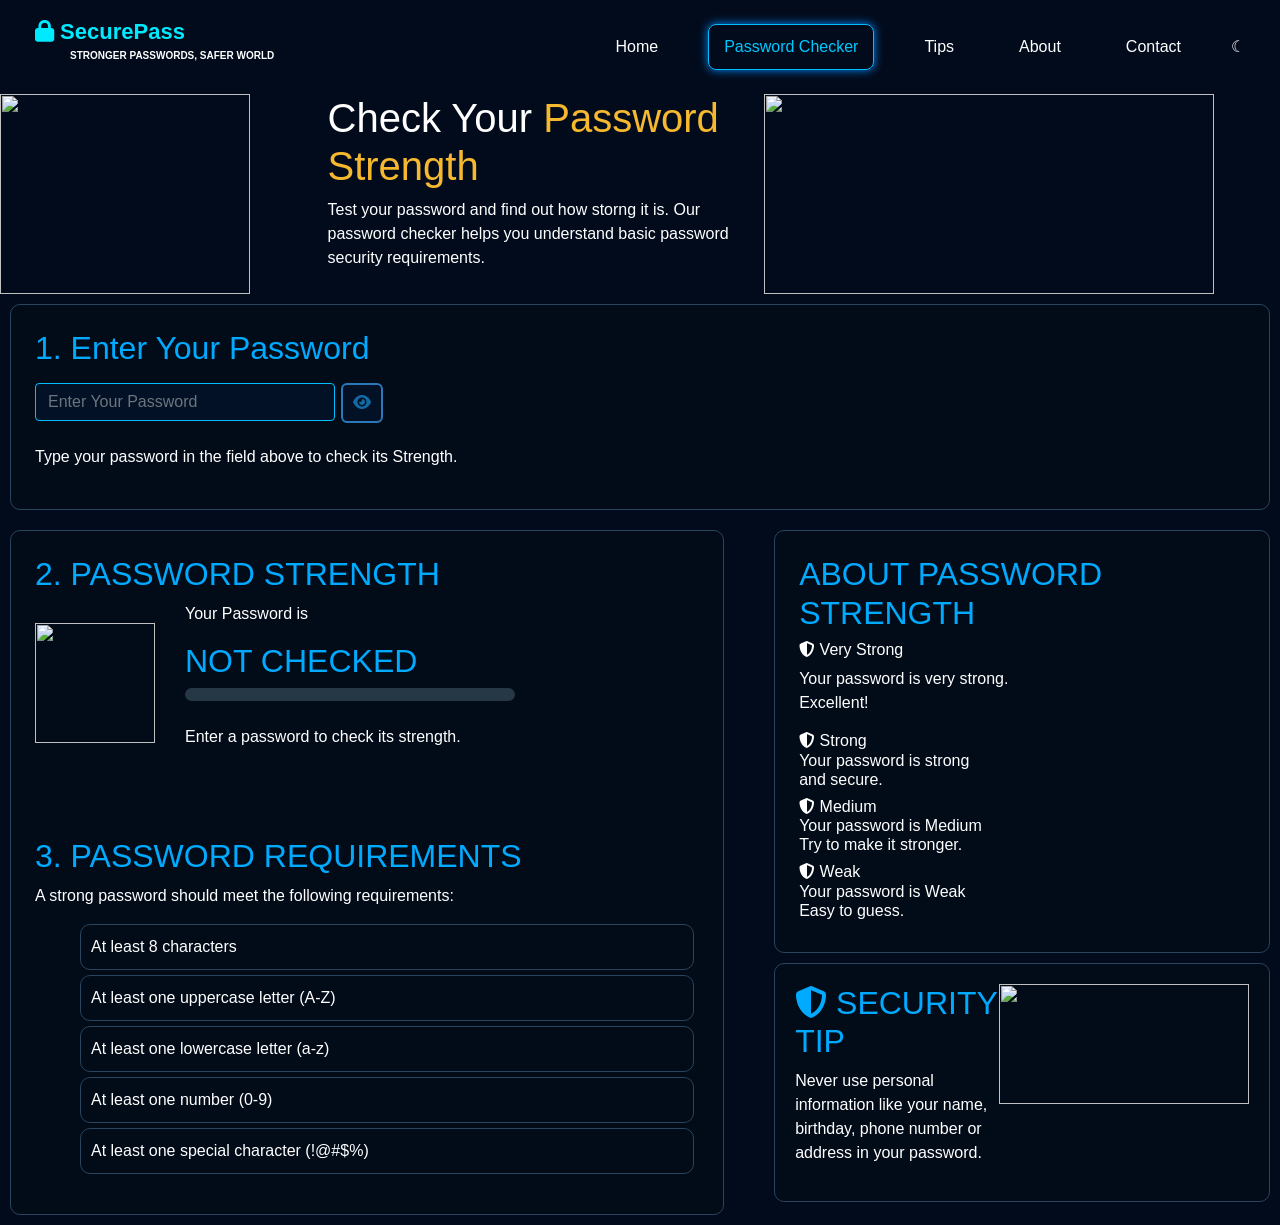
==== p2.html @ a79d03e5 "Add files via upload" ====
<!DOCTYPE html>
<html lang="en">
<head>
    <meta charset="UTF-8">
    <meta name="viewport" content="width=device-width, initial-scale=1.0">
    <meta http-equiv="X-UA-Compatible" content="ie=edge">
    <title>password checker</title>
    <link rel="stylesheet" href="https://cdn.jsdelivr.net/npm/bootstrap@4.0.0/dist/css/bootstrap.min.css" integrity="sha384-Gn5384xqQ1aoWXA+058RXPxPg6fy4IWvTNh0E263XmFcJlSAwiGgFAW/dAiS6JXm" crossorigin="anonymous">
    <script src="https://code.jquery.com/jquery-3.2.1.slim.min.js" integrity="sha384-KJ3o2DKtIkvYIK3UENzmM7KCkRr/rE9/Qpg6aAZGJwFDMVNA/GpGFF93hXpG5KkN" crossorigin="anonymous"></script>
<script src="https://cdn.jsdelivr.net/npm/popper.js@1.12.9/dist/umd/popper.min.js" integrity="sha384-ApNbgh9B+Y1QKtv3Rn7W3mgPxhU9K/ScQsAP7hUibX39j7fakFPskvXusvfa0b4Q" crossorigin="anonymous"></script>
<script src="https://cdn.jsdelivr.net/npm/bootstrap@4.0.0/dist/js/bootstrap.min.js" integrity="sha384-JZR6Spejh4U02d8jOt6vLEHfe/JQGiRRSQQxSfFWpi1MquVdAyjUar5+76PVCmYl" crossorigin="anonymous"></script>
<link rel="stylesheet"href="https://cdnjs.cloudflare.com/ajax/libs/font-awesome/6.5.2/css/all.min.css">
<script>
     function showpass(){
        let password=document.getElementById('password');
        if(password.type==="password"){
            password.type="text";
        }
         else{
        password.type="password";
        }
 }
 function checkpwstr(){
        let password=document.getElementById("password").value;
        let score=0;
        if(password.length>=8){
            score++;
         }
         if(/[A-Z]/.test(password)){
            score++;
           }
         if(/[a-z]/.test(password)){
            score++;
           }
         if(/[0-9]/.test(password)){
            score++;
           }
         if(/[^A-Za-z0-9]/.test(password)){
            score++;
           }
        let strength=document.getElementById("strengthtext");
        let progress=document.getElementById("strengthprogress");
        let massage=document.getElementById("strenghtmassage");

        if(password.length==0){
            strength.innerHTML= "NOT CHECKED";
            progress.style.width="0%";
            massage.innerHTML= "Enter a password to check its strength.";
        }
            else if(score<=2){
            strength.innerHTML="WEAK";
            progress.style.width="25%";
            massage.innerHTML="Your Password is weak.";
             }
            else if(score==3){
            strength.innerHTML="MEDIUM";
            progress.style.width="50%";
            massage.innerHTML="Your Password is medium.";
            }
             else if(score==4){
            strength.innerHTML="STRONG";
            progress.style.width="75%";
            massage.innerHTML="Great! Your Password is strong.";
            }
        else {
            strength.innerHTML=" VERY STRONG";
            progress.style.width="100%";
            massage.innerHTML=" Excellent! Your Password is very strong.";
        }

        // 3.password requriments
        let length=document.getElementById("length");
        let upp=document.getElementById("upp");
        let low=document.getElementById("low");
        let num=document.getElementById("num");
        let sep=document.getElementById("sep");

        if(password.length>=8){
            length.innerHTML=" &#10004;At least 8 characters "
        }
        else{
            length.innerHTML=" &#10008; At least 8 characters"
        }
        if(/[A-Z]/.test(password)){
            upp.innerHTML="&#10004;  At least one uppercase letter (A-Z) "
        }
        else{
            upp.innerHTML="&#10008;  At least one uppercase letter (A-Z) "
        }
         if(/[a-z]/.test(password)){
             low.innerHTML="&#10004;At least one lowercase letter (a-z) "
         }
         else{
            low.innerHTML="&#10008;At least one lowercase letter (a-z) "
         }
         if(/[0-9]/.test(password)){
             num.innerHTML="&#10004;At least one number (0-9) "
         }
         else{
            num.innerHTML="&#10008;At least one number (0-9) "
         }
         if(/[^A-Za-z0-9]/.test(password)){
             sep.innerHTML="&#10004;At least one special character (!@#$%) "
         }
         else{
             sep.innerHTML="&#10008;At least one special character (!@#$%) "
        }
// let progress = document.getElementById("strengthmassage");

// if (password.length === 0) {
//  progress.style.width = "0%";

// }
// else if (score <= 2) {
//      progress.style.width = "25%";
//      }
// else if (score === 3) {
//    progress.style.width = "50%";
// }
// else if (score === 4) {
//     progress.style.width = "75%";
// }
// else {
//     progress.style.width = "100%";
// }
}


</script>
<style>
    body{
         margin: 0;
        padding: 0; 
        background-color: #020b1c;
         color: white; 
         font-family: Arial, Helvetica, sans-serif; 
    }
    .card-body{
        padding: 4px;
    }
    .card{
        background-color: #020b18;
        color: white;
        border: 1px solid #29445c;
        border-radius: 10px;
        padding:20px ;
        box-sizing: border-box;
        margin: 10px;
    }
     .strength-result{
        display: flex;
        align-items: center;
        gap: 30px;
    }
    .shield-icon img{
        width: 120px;
        height: 120px;
        object-fit: contain;
    }
    .strength-content{
        flex: 1;
    }
    .strength-bar{
        width: 330px;
        height: 13px;
        background-color: #263746;
        border-radius: 10px;
        overflow: hidden;
    }
    #strengthprogress{
        width: 0%;
        height: 100%;
        background: #32e65a;
        border-radius: 10px;
        transition: width 0.4s ease;
    }
    .security-tip{
        display: flex;
         align-items: top; 
         justify-content: space-between; 
    }
    .heading-box{
        padding: 10px;
        border-radius: 10px;
        border:1px solid #29445c; 
        margin: 5px;
    }
    ul{
      list-style: none;        
    }
    
    .important-content{
        left: 60%;
    }
    
    .form-control{
        display: inline-block;
        width: 300px;
    }
    button{
        display: inline-block;
    }
    
    .eye-btn{
        width: 42px;
        height: 40px;
        position: absolute;
        margin-left: 6px;
        padding: 0;
        border: 2px solid #2b78b8;
        border-radius: 6px;
        background-color:#031126;
        color: #1269a3;
    }
   .eye-btn:hover{
    color: #1269a3;
    box-shadow:0 0 10px #008cff; 

   }
    
    .my-navbar {
    margin-right: auto;
    width: 100%;
    padding: 15px 35px;
    border: none;
    box-shadow: none;
    outline: none;

    /* border: 1px solid #087fc1; */
    border-radius: 15px;
     background: #020b1c;
}
  

.logo {
    font-size: 22px;
    color: #00eaff;
    font-weight: bold;
    margin-right: auto;

}

 .logo p {
    display: block;
    font-size: 10px;
    color: white;
    margin-left: 35px;
} 

.menu {
    display: flex;
    align-items: center;
    gap: 35px;
    
}

.menu a {
    color: white;
    text-decoration: none;
    padding: 10px 15px;
    
}

.menu a:hover,.menu .active  {
   
    border: 1px solid #00bfff;
    color: #00c8ff;
    box-shadow: 0 0 10px #008cff;
    border-radius: 8px;
}
input{
    background-color: #031126;
    
}
.form-control{
    background-color: #031126 !important;
    color: white !important;
    border-color: #00bfff;
}
input:hover{
  border-color: #00bfff;
  box-shadow: 0 0 10px #008cff;
}
h2{
    /* color:#20E6F3; */
     color: #00aaff;
    text-shadow: 0 0 8px rgba(32, 230 243, 0.25);
}
 h1 span{
      color: #F5B82E;
}
</style>
</head>
<body>
 <!-- navbar -->
    <nav class="my-navbar">
         <div class="menu">
             <div class="logo">
                    <div class="htop"><i class="fa-solid fa-lock"></i>
                        SecurePass</div>
                        <p id="top">STRONGER PASSWORDS, SAFER WORLD</p>
            </div>
            
                <a href="./index.html">Home</a>
                <a href="p2.html" class="active"> Password Checker</a>
                <a href="p3.html" >Tips</a>
                <a href="p4.html">About</a>
                <a href="p5.html">Contact</a>
                <span>☾</span>
            
            </div>
        </nav>
<div class="container-fuild ">
    <div class="row">
        <div class=" col-3">
                <img src="./left_img-removebg-preview.png" alt="" width="250px" height="200px">
            </div>
                <div class=" col-4">
                   <h1>Check Your 
                     <span>Password Strength</span></h1>
                        <p>Test your password and find out how storng it is.
                            Our password checker helps you understand basic password security
                            requirements.
                        </p>
                 </div>
                <div class=" col-2">
                        <img src="./right_image-removebg-preview.png" alt="" width="450px" height="200px">

                </div>
  </div>
</div>
<div class="card">
    <div class="card-body">
        
          <label for="password"><h2>1. Enter Your Password</h2> </label><br>
            <input type="password"  name="password" id="password" placeholder="Enter Your Password" oninput="checkpwstr()" class="form-control" >
        <button type="button" onclick="showpass()" class="eye-btn"><i class="fa-solid fa-eye"></i></button><br><br>
        <p>Type your password in the field above to check its Strength. </p>  
    
</div>


</div>

<div class="row">
    <div class="col-7">
        <div class="card">
            <div class="card-body">
                    <section class="strength-section">
                            <h2>2. PASSWORD STRENGTH</h2>
                            <div class="strength-result">
                                <div class="shield-icon">
                                    <!-- <!-- //ima>
                                         -->
                                         <img src="./sheild png.webp" alt="">
                                        </div>
                                       
                    
                                 <div class=" strength-content"> 
                                    <p>Your Password is</p>
                                    <h2 id="strengthtext">NOT CHECKED</h2>
                                     <!-- strength bar -->
                                    <div class="strength-bar">
                                        <div id="strengthprogress"></div>
                                     </div><br>
                                        <p id="strenghtmassage">Enter a password to check its strength.</p>
                                    </div>
                                    </div><br><br><br>

                                    <section class="requirements-section">
                                        
                                          <h2>3. PASSWORD REQUIREMENTS</h2>
                                        <p>
                                          A strong password should meet the following requirements:
                                            </p>
                                            <ul class="requirements-list">
                                                <div class="heading-box">
                                                <li id="length">   At least 8 characters</li>
                                            </div>
                                            <div class="heading-box">
                                                <li id="upp">   At least one uppercase letter (A-Z)</li>
                                            </div>
                                            <div class="heading-box">
                                                <li id="low">  At least one lowercase letter (a-z)</li>
                                            </div>
                                            <div class="heading-box">
                                               <li id="num">  At least one number (0-9)</li>
                                            </div>
                                            <div class="heading-box">
                                               <li id="sep">  At least one special character (!@#$%)</li>
                                            </div>
                                    </ul>
                                        
                                        </section>
                                    
                        </section>
                    
            </div>

        </div>

    </div>
<div class="col-5">
    <div class="card">
        <div class="card-body">
        <h2>ABOUT PASSWORD STRENGTH</h2>
        <div class="about-item">
                <h6> <i class="fa-solid fa-shield-halved"></i>  Very Strong </h6>
                 <p>  Your password is very strong.<br>Excellent! </p>
    </div>
    <div class="about-item">
            <h6> <i class="fa-solid fa-shield-halved"></i>   Strong <br>
               Your password is strong <br>
               and secure.</h6>
</div>
    
    <div class="about-item">
            <h6> <i class="fa-solid fa-shield-halved"></i>   Medium <br>
               Your password is Medium <br>
               Try to make it stronger.</h6>
</div>
<div class="about-item">
        <h6> <i class="fa-solid fa-shield-halved"></i>   Weak <br>
           Your password is Weak <br>
           Easy to guess.</h6>
</div>

</div>
</div>
<div class="card">
        <div class="security-tip">
       <div class="security-content">
            <h2><i class="fa-solid fa-shield-halved"></i> SECURITY TIP</h2>
                    <p>
                         Never use personal information like your name,
                         birthday, phone number or address in your password.
                    </p>
                </div>
            
                <div class="security-icon">
                    <img src="./se tip.jpg" alt="" width="250px" height="120px" >
                </div>
            
            </div>
          
</div>




    



    
</body>
</html>
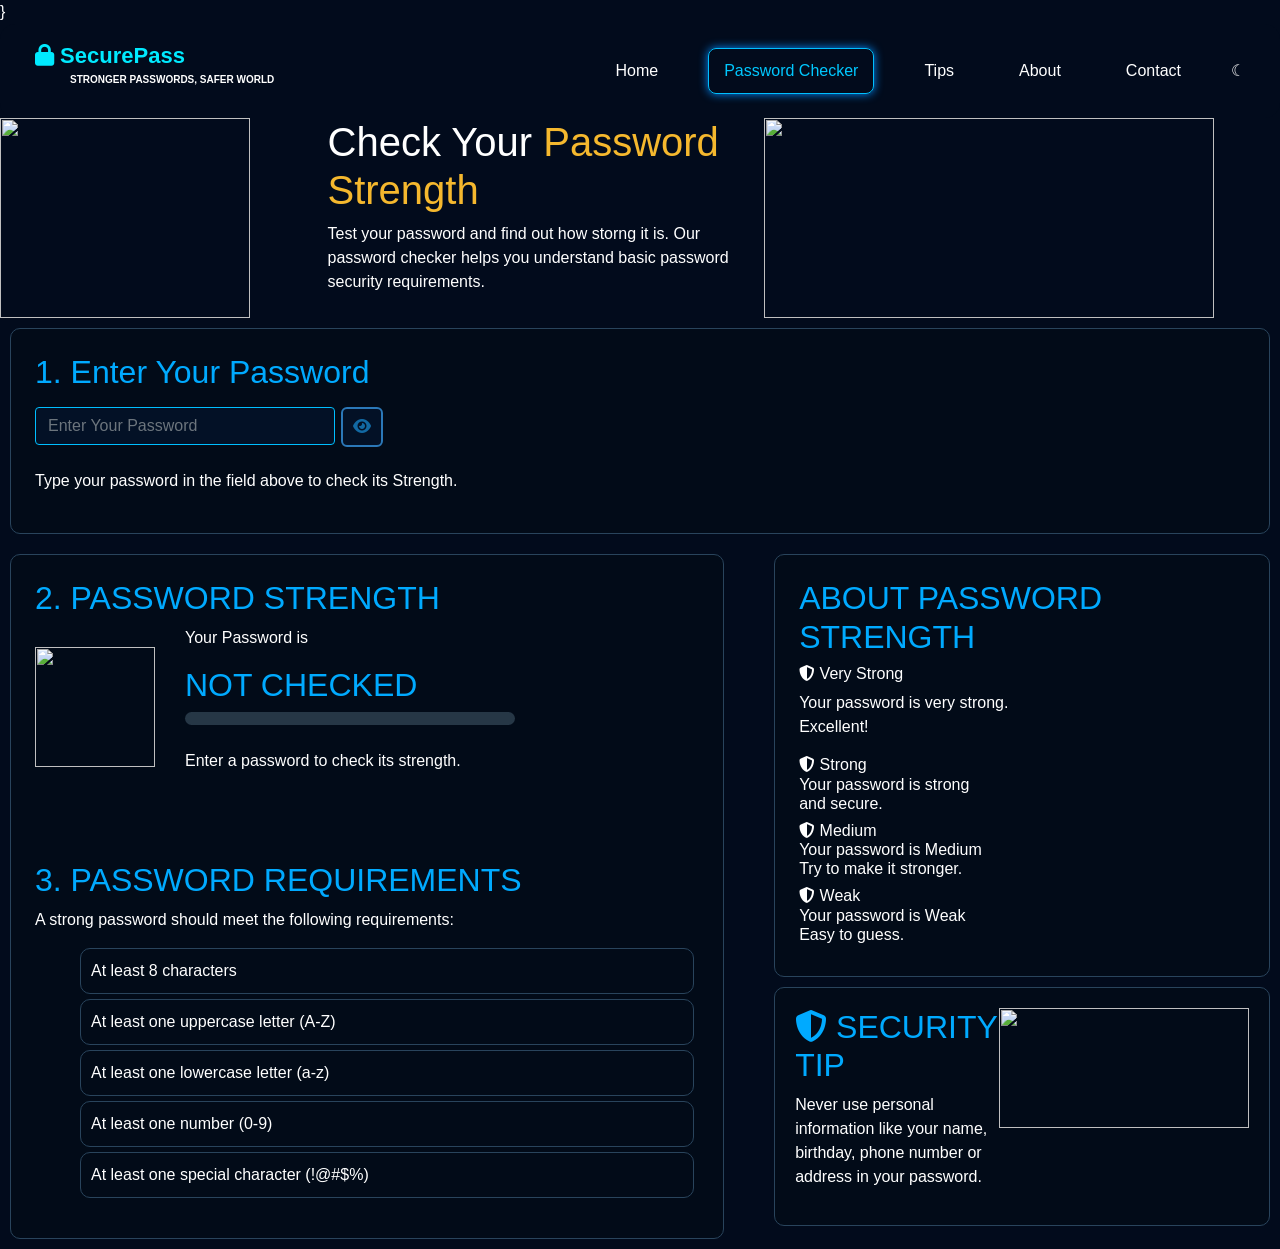
==== commit 5532b56b: "Refactor HTML structure and improve styling" ====
--- a/p2.html
+++ b/p2.html
@@ -2,7 +2,11 @@
 <html lang="en">
 <head>
     <meta charset="UTF-8">
-    <meta name="viewport" content="width=device-width, initial-scale=1.0">
+   
+<meta name="viewport" content="width=device-width, initial-scale=1.0">
+
+  
+}
     <meta http-equiv="X-UA-Compatible" content="ie=edge">
     <title>password checker</title>
     <link rel="stylesheet" href="https://cdn.jsdelivr.net/npm/bootstrap@4.0.0/dist/css/bootstrap.min.css" integrity="sha384-Gn5384xqQ1aoWXA+058RXPxPg6fy4IWvTNh0E263XmFcJlSAwiGgFAW/dAiS6JXm" crossorigin="anonymous">
@@ -137,6 +141,15 @@
     }
     .card-body{
         padding: 4px;
+    }
+    @media screen and (max-width: 576px) {
+    body {
+        font-size: 14px;
+    }
+
+    .container {
+        width: 100%;
+    }
     }
     .card{
         background-color: #020b18;
@@ -454,4 +467,4 @@
 
     
 </body>
-</html>+</html>
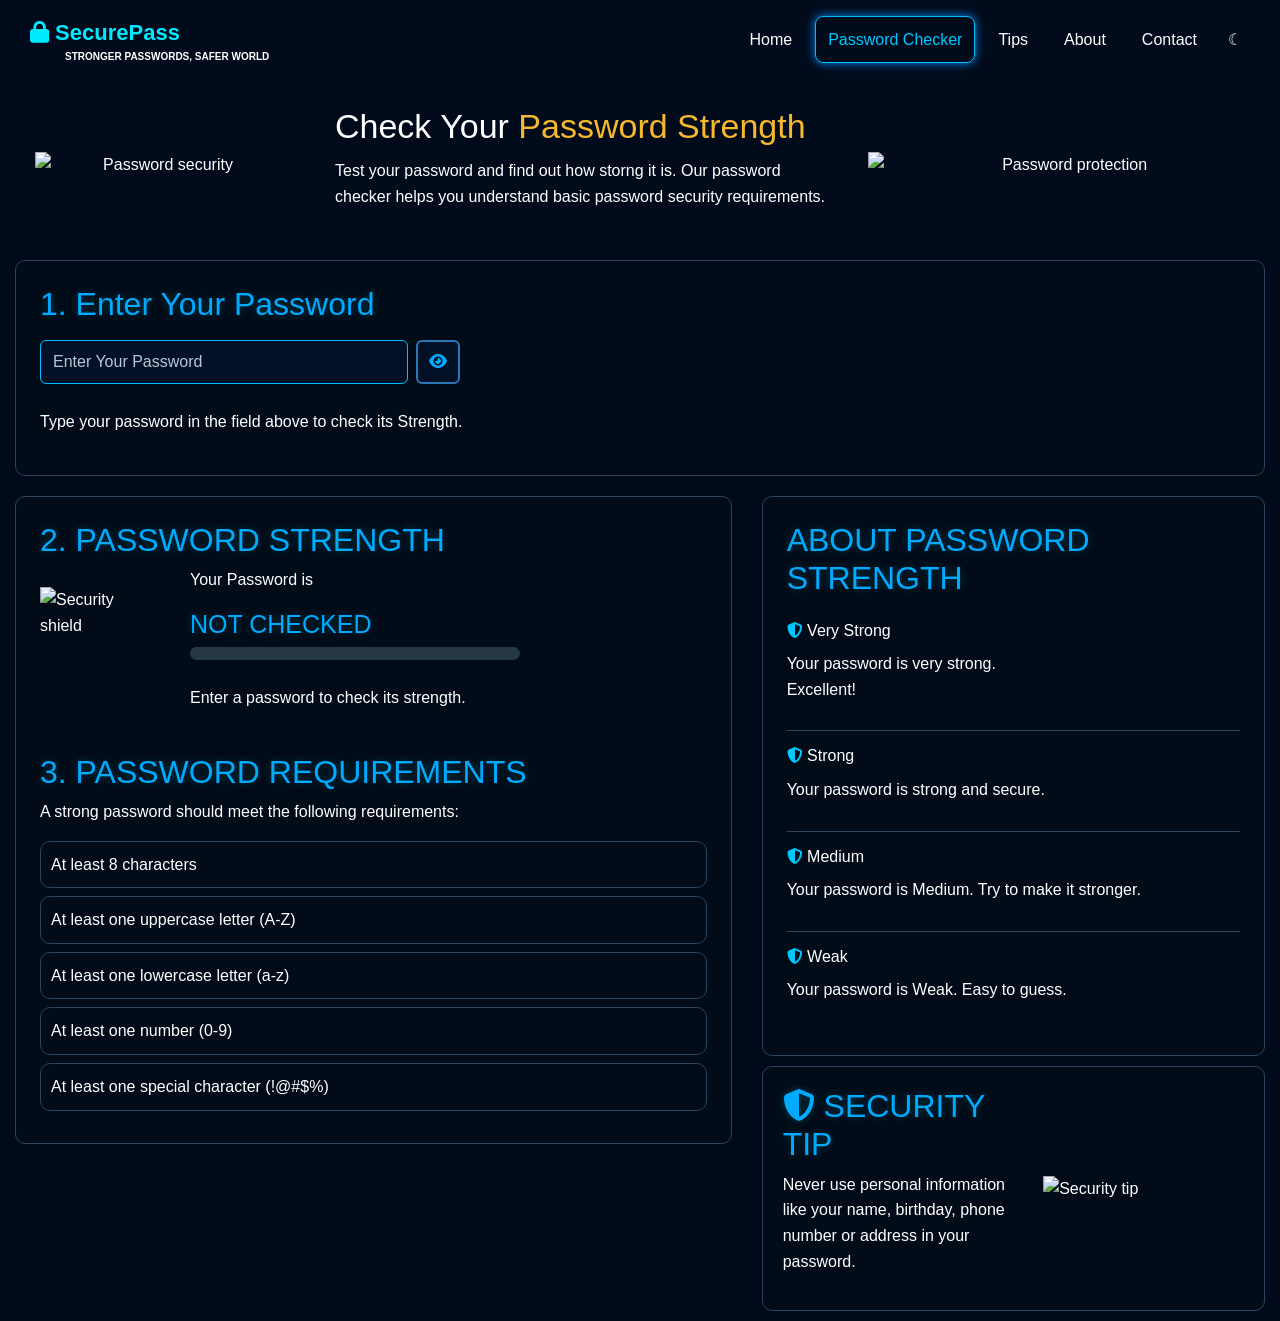
==== commit 6a620506: "Update greeting from 'Hello' to 'Goodbye'" ====
--- a/p2.html
+++ b/p2.html
@@ -1,470 +1,958 @@
 <!DOCTYPE html>
 <html lang="en">
 <head>
-    <meta charset="UTF-8">
-   
+<meta charset="UTF-8">
 <meta name="viewport" content="width=device-width, initial-scale=1.0">
-
-  
-}
-    <meta http-equiv="X-UA-Compatible" content="ie=edge">
-    <title>password checker</title>
-    <link rel="stylesheet" href="https://cdn.jsdelivr.net/npm/bootstrap@4.0.0/dist/css/bootstrap.min.css" integrity="sha384-Gn5384xqQ1aoWXA+058RXPxPg6fy4IWvTNh0E263XmFcJlSAwiGgFAW/dAiS6JXm" crossorigin="anonymous">
-    <script src="https://code.jquery.com/jquery-3.2.1.slim.min.js" integrity="sha384-KJ3o2DKtIkvYIK3UENzmM7KCkRr/rE9/Qpg6aAZGJwFDMVNA/GpGFF93hXpG5KkN" crossorigin="anonymous"></script>
-<script src="https://cdn.jsdelivr.net/npm/popper.js@1.12.9/dist/umd/popper.min.js" integrity="sha384-ApNbgh9B+Y1QKtv3Rn7W3mgPxhU9K/ScQsAP7hUibX39j7fakFPskvXusvfa0b4Q" crossorigin="anonymous"></script>
-<script src="https://cdn.jsdelivr.net/npm/bootstrap@4.0.0/dist/js/bootstrap.min.js" integrity="sha384-JZR6Spejh4U02d8jOt6vLEHfe/JQGiRRSQQxSfFWpi1MquVdAyjUar5+76PVCmYl" crossorigin="anonymous"></script>
-<link rel="stylesheet"href="https://cdnjs.cloudflare.com/ajax/libs/font-awesome/6.5.2/css/all.min.css">
-<script>
-     function showpass(){
-        let password=document.getElementById('password');
-        if(password.type==="password"){
-            password.type="text";
-        }
-         else{
-        password.type="password";
-        }
- }
- function checkpwstr(){
-        let password=document.getElementById("password").value;
-        let score=0;
-        if(password.length>=8){
-            score++;
-         }
-         if(/[A-Z]/.test(password)){
-            score++;
-           }
-         if(/[a-z]/.test(password)){
-            score++;
-           }
-         if(/[0-9]/.test(password)){
-            score++;
-           }
-         if(/[^A-Za-z0-9]/.test(password)){
-            score++;
-           }
-        let strength=document.getElementById("strengthtext");
-        let progress=document.getElementById("strengthprogress");
-        let massage=document.getElementById("strenghtmassage");
-
-        if(password.length==0){
-            strength.innerHTML= "NOT CHECKED";
-            progress.style.width="0%";
-            massage.innerHTML= "Enter a password to check its strength.";
-        }
-            else if(score<=2){
-            strength.innerHTML="WEAK";
-            progress.style.width="25%";
-            massage.innerHTML="Your Password is weak.";
-             }
-            else if(score==3){
-            strength.innerHTML="MEDIUM";
-            progress.style.width="50%";
-            massage.innerHTML="Your Password is medium.";
-            }
-             else if(score==4){
-            strength.innerHTML="STRONG";
-            progress.style.width="75%";
-            massage.innerHTML="Great! Your Password is strong.";
-            }
-        else {
-            strength.innerHTML=" VERY STRONG";
-            progress.style.width="100%";
-            massage.innerHTML=" Excellent! Your Password is very strong.";
-        }
-
-        // 3.password requriments
-        let length=document.getElementById("length");
-        let upp=document.getElementById("upp");
-        let low=document.getElementById("low");
-        let num=document.getElementById("num");
-        let sep=document.getElementById("sep");
-
-        if(password.length>=8){
-            length.innerHTML=" &#10004;At least 8 characters "
-        }
-        else{
-            length.innerHTML=" &#10008; At least 8 characters"
-        }
-        if(/[A-Z]/.test(password)){
-            upp.innerHTML="&#10004;  At least one uppercase letter (A-Z) "
-        }
-        else{
-            upp.innerHTML="&#10008;  At least one uppercase letter (A-Z) "
-        }
-         if(/[a-z]/.test(password)){
-             low.innerHTML="&#10004;At least one lowercase letter (a-z) "
-         }
-         else{
-            low.innerHTML="&#10008;At least one lowercase letter (a-z) "
-         }
-         if(/[0-9]/.test(password)){
-             num.innerHTML="&#10004;At least one number (0-9) "
-         }
-         else{
-            num.innerHTML="&#10008;At least one number (0-9) "
-         }
-         if(/[^A-Za-z0-9]/.test(password)){
-             sep.innerHTML="&#10004;At least one special character (!@#$%) "
-         }
-         else{
-             sep.innerHTML="&#10008;At least one special character (!@#$%) "
-        }
-// let progress = document.getElementById("strengthmassage");
-
-// if (password.length === 0) {
-//  progress.style.width = "0%";
-
-// }
-// else if (score <= 2) {
-//      progress.style.width = "25%";
-//      }
-// else if (score === 3) {
-//    progress.style.width = "50%";
-// }
-// else if (score === 4) {
-//     progress.style.width = "75%";
-// }
-// else {
-//     progress.style.width = "100%";
-// }
-}
-
-
-</script>
+<meta http-equiv="X-UA-Compatible" content="ie=edge">
+<title>Password Checker</title>
+
+<link rel="stylesheet" href="https://cdn.jsdelivr.net/npm/bootstrap@4.0.0/dist/css/bootstrap.min.css">
+<link rel="stylesheet" href="https://cdnjs.cloudflare.com/ajax/libs/font-awesome/6.5.2/css/all.min.css">
+
 <style>
-    body{
-         margin: 0;
-        padding: 0; 
-        background-color: #020b1c;
-         color: white; 
-         font-family: Arial, Helvetica, sans-serif; 
-    }
-    .card-body{
-        padding: 4px;
-    }
-    @media screen and (max-width: 576px) {
-    body {
-        font-size: 14px;
-    }
-
-    .container {
-        width: 100%;
-    }
-    }
-    .card{
-        background-color: #020b18;
-        color: white;
-        border: 1px solid #29445c;
-        border-radius: 10px;
-        padding:20px ;
-        box-sizing: border-box;
-        margin: 10px;
-    }
-     .strength-result{
-        display: flex;
-        align-items: center;
-        gap: 30px;
-    }
-    .shield-icon img{
-        width: 120px;
-        height: 120px;
-        object-fit: contain;
-    }
-    .strength-content{
-        flex: 1;
-    }
-    .strength-bar{
-        width: 330px;
-        height: 13px;
-        background-color: #263746;
-        border-radius: 10px;
-        overflow: hidden;
-    }
-    #strengthprogress{
-        width: 0%;
-        height: 100%;
-        background: #32e65a;
-        border-radius: 10px;
-        transition: width 0.4s ease;
-    }
-    .security-tip{
-        display: flex;
-         align-items: top; 
-         justify-content: space-between; 
-    }
-    .heading-box{
-        padding: 10px;
-        border-radius: 10px;
-        border:1px solid #29445c; 
-        margin: 5px;
-    }
-    ul{
-      list-style: none;        
-    }
-    
-    .important-content{
-        left: 60%;
-    }
-    
-    .form-control{
-        display: inline-block;
-        width: 300px;
-    }
-    button{
-        display: inline-block;
-    }
-    
-    .eye-btn{
-        width: 42px;
-        height: 40px;
-        position: absolute;
-        margin-left: 6px;
-        padding: 0;
-        border: 2px solid #2b78b8;
-        border-radius: 6px;
-        background-color:#031126;
-        color: #1269a3;
-    }
-   .eye-btn:hover{
-    color: #1269a3;
-    box-shadow:0 0 10px #008cff; 
-
-   }
-    
-    .my-navbar {
-    margin-right: auto;
-    width: 100%;
-    padding: 15px 35px;
-    border: none;
-    box-shadow: none;
-    outline: none;
-
-    /* border: 1px solid #087fc1; */
-    border-radius: 15px;
-     background: #020b1c;
-}
-  
+* {
+    box-sizing: border-box;
+}
+
+html {
+    width: 100%;
+    overflow-x: hidden;
+    scroll-behavior: smooth;
+}
+
+body {
+    margin: 0;
+    padding: 0;
+    width: 100%;
+    overflow-x: hidden;
+    background: #020b1c;
+    color: white;
+    font-family: Arial, Helvetica, sans-serif;
+    line-height: 1.6;
+}
+
+img {
+    display: block;
+    max-width: 100%;
+    height: auto;
+}
+
+h1 span {
+    color: #F5B82E;
+}
+
+h2 {
+    color: #00aaff;
+    text-shadow: 0 0 8px rgba(32, 230, 243, 0.25);
+    overflow-wrap: anywhere;
+}
+
+/* NAVBAR */
+
+.my-navbar {
+    width: 100%;
+    padding: 15px 30px;
+    background: #020b1c;
+}
+
+.menu {
+    display: flex;
+    align-items: center;
+    justify-content: flex-end;
+    flex-wrap: wrap;
+    gap: 10px;
+    width: 100%;
+}
 
 .logo {
     font-size: 22px;
     color: #00eaff;
     font-weight: bold;
     margin-right: auto;
-
-}
-
- .logo p {
-    display: block;
+    flex-shrink: 0;
+}
+
+.logo p {
     font-size: 10px;
     color: white;
-    margin-left: 35px;
-} 
-
-.menu {
+    margin: 0 0 0 35px;
+    line-height: 1.4;
+}
+
+.menu a {
+    display: inline-block;
+    color: white;
+    text-decoration: none;
+    padding: 10px 12px;
+    border: 1px solid transparent;
+    border-radius: 8px;
+    white-space: nowrap;
+    transition: 0.2s ease;
+}
+
+.menu a:hover,
+.menu a.active {
+    border-color: #00bfff;
+    color: #00c8ff;
+    box-shadow: 0 0 10px #008cff;
+}
+
+.menu > span {
+    padding: 8px;
+    flex-shrink: 0;
+}
+
+/* INTRO SECTION */
+
+.intro-section {
+    padding: 25px 15px;
+}
+
+.intro-section .row {
+    align-items: center;
+}
+
+.intro-section h1 {
+    font-size: 34px;
+    line-height: 1.35;
+    overflow-wrap: anywhere;
+}
+
+.intro-section p {
+    overflow-wrap: anywhere;
+}
+
+.intro-image {
+    width: 100%;
+    max-width: 250px;
+    max-height: 250px;
+    object-fit: contain;
+    margin: 0 auto;
+}
+
+.right-image {
+    width: 100%;
+    max-width: 450px;
+    max-height: 280px;
+    object-fit: contain;
+    margin: 0 auto;
+}
+
+/* CARDS */
+
+.card {
+    width: 100%;
+    min-width: 0;
+    background: #020b18;
+    color: white;
+    border: 1px solid #29445c;
+    border-radius: 10px;
+    padding: 20px;
+    margin: 10px 0;
+    box-shadow: 0 4px 15px rgba(0, 0, 0, 0.12);
+}
+
+.card-body {
+    padding: 4px;
+    min-width: 0;
+    width: 100%;
+}
+
+.container-fluid {
+    min-width: 0;
+}
+
+.row > [class*="col-"] {
+    min-width: 0;
+}
+
+/* PASSWORD INPUT */
+
+.password-input-group {
+    display: flex;
+    align-items: stretch;
+    gap: 8px;
+    max-width: 420px;
+    width: 100%;
+    min-width: 0;
+}
+
+.form-control {
+    background: #031126 !important;
+    color: white !important;
+    border: 1px solid #00bfff;
+    border-radius: 6px;
+    width: 100%;
+    min-width: 0;
+    height: 44px;
+    padding: 10px 12px;
+}
+
+.form-control::placeholder {
+    color: #b6c8d8;
+    opacity: 1;
+}
+
+.form-control:focus {
+    border-color: #00bfff;
+    box-shadow: 0 0 10px #008cff;
+}
+
+.eye-btn {
+    flex: 0 0 44px;
+    width: 44px;
+    height: 44px;
+    border: 2px solid #2b78b8;
+    border-radius: 6px;
+    background: #031126;
+    color: #00aaff;
+    cursor: pointer;
+}
+
+.eye-btn:hover,
+.eye-btn:focus {
+    color: #00eaff;
+    box-shadow: 0 0 10px #008cff;
+    outline: none;
+}
+
+/* PASSWORD STRENGTH */
+
+.strength-result {
     display: flex;
     align-items: center;
-    gap: 35px;
-    
-}
-
-.menu a {
-    color: white;
-    text-decoration: none;
-    padding: 10px 15px;
-    
-}
-
-.menu a:hover,.menu .active  {
-   
-    border: 1px solid #00bfff;
+    gap: 30px;
+    width: 100%;
+    min-width: 0;
+}
+
+.shield-icon {
+    flex: 0 0 120px;
+}
+
+.shield-icon img {
+    width: 120px;
+    height: 120px;
+    object-fit: contain;
+    margin: 0 auto;
+}
+
+.strength-content {
+    flex: 1;
+    min-width: 0;
+    overflow-wrap: anywhere;
+}
+
+#strengthtext {
+    font-size: 25px;
+    overflow-wrap: anywhere;
+}
+
+.strength-bar {
+    width: 100%;
+    max-width: 330px;
+    height: 13px;
+    background: #263746;
+    border-radius: 10px;
+    overflow: hidden;
+}
+
+#strengthprogress {
+    width: 0%;
+    height: 100%;
+    background: #32e65a;
+    border-radius: 10px;
+    transition: width 0.4s ease, background-color 0.4s ease;
+}
+
+#strenghtmassage {
+    overflow-wrap: anywhere;
+}
+
+/* REQUIREMENTS */
+
+.requirements-list {
+    list-style: none;
+    padding: 0;
+    margin: 0;
+    width: 100%;
+}
+
+.heading-box {
+    padding: 10px;
+    border-radius: 10px;
+    border: 1px solid #29445c;
+    margin: 8px 0;
+    overflow-wrap: anywhere;
+    word-break: normal;
+    line-height: 1.6;
+}
+
+/* ABOUT SECTION */
+
+.about-item {
+    border-bottom: 1px solid #29445c;
+    padding: 12px 0;
+}
+
+.about-item:last-child {
+    border-bottom: none;
+}
+
+.about-item h6 {
+    line-height: 1.6;
+}
+
+.about-item i {
     color: #00c8ff;
-    box-shadow: 0 0 10px #008cff;
-    border-radius: 8px;
-}
-input{
-    background-color: #031126;
-    
-}
-.form-control{
-    background-color: #031126 !important;
-    color: white !important;
-    border-color: #00bfff;
-}
-input:hover{
-  border-color: #00bfff;
-  box-shadow: 0 0 10px #008cff;
-}
-h2{
-    /* color:#20E6F3; */
-     color: #00aaff;
-    text-shadow: 0 0 8px rgba(32, 230 243, 0.25);
-}
- h1 span{
-      color: #F5B82E;
+}
+
+/* SECURITY TIP */
+
+.security-tip {
+    display: flex;
+    align-items: center;
+    justify-content: space-between;
+    gap: 15px;
+    width: 100%;
+    min-width: 0;
+}
+
+.security-content {
+    flex: 1 1 55%;
+    min-width: 0;
+    overflow-wrap: anywhere;
+}
+
+.security-icon {
+    flex: 0 1 45%;
+    min-width: 0;
+}
+
+.security-icon img {
+    width: 100%;
+    max-width: 250px;
+    height: auto;
+    object-fit: contain;
+    margin: 0 auto;
+}
+
+/* MEDIUM LAPTOPS AND TABLETS */
+
+@media screen and (max-width: 991px) {
+    .my-navbar {
+        padding: 15px;
+    }
+
+    .menu {
+        gap: 6px;
+    }
+
+    .menu a {
+        padding: 8px 9px;
+        font-size: 14px;
+    }
+
+    .intro-section h1 {
+        font-size: 28px;
+    }
+
+    .strength-result {
+        gap: 15px;
+    }
+
+    .shield-icon {
+        flex-basis: 90px;
+    }
+
+    .shield-icon img {
+        width: 90px;
+        height: 90px;
+    }
+
+    .card {
+        padding: 16px;
+    }
+}
+
+/* MOBILE AND SMALL TABLETS */
+
+@media screen and (max-width: 767px) {
+    .my-navbar {
+        padding: 12px 8px;
+    }
+
+    .menu {
+        justify-content: center;
+        gap: 5px;
+    }
+
+    .logo {
+        width: 100%;
+        text-align: center;
+        margin: 0 0 10px;
+    }
+
+    .logo p {
+        margin: 4px 0 0;
+    }
+
+    .menu a {
+        font-size: 13px;
+        padding: 7px 9px;
+    }
+
+    .menu > span {
+        padding: 5px;
+    }
+
+    .intro-section {
+        text-align: center;
+        padding: 20px 10px;
+    }
+
+    .intro-section h1 {
+        font-size: 28px;
+        margin-top: 10px;
+    }
+
+    .intro-image,
+    .right-image {
+        width: 100%;
+        max-width: 180px;
+        max-height: 150px;
+        margin: 0 auto 15px;
+    }
+
+    .intro-section .row > div {
+        margin-bottom: 8px;
+    }
+
+    .card {
+        padding: 16px;
+        margin: 8px 0;
+    }
+
+    .card-body {
+        padding: 2px;
+    }
+
+    h2 {
+        font-size: 21px;
+    }
+
+    .strength-result {
+        flex-direction: column;
+        align-items: stretch;
+        gap: 15px;
+    }
+
+    .shield-icon {
+        flex: 0 0 auto;
+        width: 100%;
+    }
+
+    .shield-icon img {
+        width: 90px;
+        height: 90px;
+    }
+
+    .strength-content {
+        width: 100%;
+    }
+
+    .strength-bar {
+        max-width: 100%;
+    }
+
+    #strengthtext {
+        font-size: 23px;
+    }
+
+    .heading-box {
+        padding: 10px;
+        font-size: 14px;
+    }
+
+    .security-tip {
+        flex-direction: column;
+        align-items: stretch;
+    }
+
+    .security-content,
+    .security-icon {
+        width: 100%;
+        flex: 1 1 auto;
+    }
+
+    .security-icon img {
+        max-width: 220px;
+    }
+}
+
+/* SMALL MOBILE PHONES */
+
+@media screen and (max-width: 380px) {
+    .my-navbar {
+        padding: 10px 5px;
+    }
+
+    .logo {
+        font-size: 20px;
+    }
+
+    .logo p {
+        font-size: 9px;
+    }
+
+    .menu {
+        gap: 3px;
+    }
+
+    .menu a {
+        font-size: 11px;
+        padding: 6px 5px;
+    }
+
+    .menu > span {
+        font-size: 13px;
+        padding: 3px;
+    }
+
+    .intro-section h1 {
+        font-size: 24px;
+    }
+
+    .card {
+        padding: 12px;
+    }
+
+    h2 {
+        font-size: 19px;
+    }
+
+    .password-input-group {
+        gap: 5px;
+    }
+
+    .form-control {
+        padding: 8px;
+        font-size: 14px;
+    }
+
+    .eye-btn {
+        flex-basis: 40px;
+        width: 40px;
+        height: 42px;
+    }
+
+    #strengthtext {
+        font-size: 21px;
+    }
+
+    .heading-box {
+        font-size: 13px;
+        padding: 8px;
+    }
 }
 </style>
 </head>
+
 <body>
- <!-- navbar -->
-    <nav class="my-navbar">
-         <div class="menu">
-             <div class="logo">
-                    <div class="htop"><i class="fa-solid fa-lock"></i>
-                        SecurePass</div>
-                        <p id="top">STRONGER PASSWORDS, SAFER WORLD</p>
+
+<!-- NAVBAR -->
+
+<nav class="my-navbar">
+    <div class="menu">
+
+        <div class="logo">
+            <div class="htop">
+                <i class="fa-solid fa-lock"></i> SecurePass
             </div>
-            
-                <a href="./index.html">Home</a>
-                <a href="p2.html" class="active"> Password Checker</a>
-                <a href="p3.html" >Tips</a>
-                <a href="p4.html">About</a>
-                <a href="p5.html">Contact</a>
-                <span>☾</span>
-            
-            </div>
-        </nav>
-<div class="container-fuild ">
+            <p id="top">STRONGER PASSWORDS, SAFER WORLD</p>
+        </div>
+
+        <a href="./index.html">Home</a>
+        <a href="p2.html" class="active">Password Checker</a>
+        <a href="p3.html">Tips</a>
+        <a href="p4.html">About</a>
+        <a href="p5.html">Contact</a>
+        <span aria-hidden="true">☾</span>
+
+    </div>
+</nav>
+
+<!-- INTRO SECTION -->
+
+<div class="container-fluid intro-section">
     <div class="row">
-        <div class=" col-3">
-                <img src="./left_img-removebg-preview.png" alt="" width="250px" height="200px">
-            </div>
-                <div class=" col-4">
-                   <h1>Check Your 
-                     <span>Password Strength</span></h1>
-                        <p>Test your password and find out how storng it is.
-                            Our password checker helps you understand basic password security
-                            requirements.
-                        </p>
-                 </div>
-                <div class=" col-2">
-                        <img src="./right_image-removebg-preview.png" alt="" width="450px" height="200px">
-
-                </div>
-  </div>
+
+        <div class="col-12 col-md-3 text-center">
+            <img src="./left_img-removebg-preview.png"
+                 alt="Password security"
+                 class="intro-image">
+        </div>
+
+        <div class="col-12 col-md-5">
+            <h1>Check Your <span>Password Strength</span></h1>
+
+            <p>
+                Test your password and find out how storng it is.
+                Our password checker helps you understand basic password
+                security requirements.
+            </p>
+        </div>
+
+        <div class="col-12 col-md-4 text-center">
+            <img src="./right_image-removebg-preview.png"
+                 alt="Password protection"
+                 class="right-image">
+        </div>
+
+    </div>
 </div>
-<div class="card">
-    <div class="card-body">
-        
-          <label for="password"><h2>1. Enter Your Password</h2> </label><br>
-            <input type="password"  name="password" id="password" placeholder="Enter Your Password" oninput="checkpwstr()" class="form-control" >
-        <button type="button" onclick="showpass()" class="eye-btn"><i class="fa-solid fa-eye"></i></button><br><br>
-        <p>Type your password in the field above to check its Strength. </p>  
-    
-</div>
-
-
-</div>
-
-<div class="row">
-    <div class="col-7">
-        <div class="card">
-            <div class="card-body">
-                    <section class="strength-section">
-                            <h2>2. PASSWORD STRENGTH</h2>
-                            <div class="strength-result">
-                                <div class="shield-icon">
-                                    <!-- <!-- //ima>
-                                         -->
-                                         <img src="./sheild png.webp" alt="">
-                                        </div>
-                                       
-                    
-                                 <div class=" strength-content"> 
-                                    <p>Your Password is</p>
-                                    <h2 id="strengthtext">NOT CHECKED</h2>
-                                     <!-- strength bar -->
-                                    <div class="strength-bar">
-                                        <div id="strengthprogress"></div>
-                                     </div><br>
-                                        <p id="strenghtmassage">Enter a password to check its strength.</p>
-                                    </div>
-                                    </div><br><br><br>
-
-                                    <section class="requirements-section">
-                                        
-                                          <h2>3. PASSWORD REQUIREMENTS</h2>
-                                        <p>
-                                          A strong password should meet the following requirements:
-                                            </p>
-                                            <ul class="requirements-list">
-                                                <div class="heading-box">
-                                                <li id="length">   At least 8 characters</li>
-                                            </div>
-                                            <div class="heading-box">
-                                                <li id="upp">   At least one uppercase letter (A-Z)</li>
-                                            </div>
-                                            <div class="heading-box">
-                                                <li id="low">  At least one lowercase letter (a-z)</li>
-                                            </div>
-                                            <div class="heading-box">
-                                               <li id="num">  At least one number (0-9)</li>
-                                            </div>
-                                            <div class="heading-box">
-                                               <li id="sep">  At least one special character (!@#$%)</li>
-                                            </div>
-                                    </ul>
-                                        
-                                        </section>
-                                    
-                        </section>
-                    
-            </div>
-
-        </div>
-
-    </div>
-<div class="col-5">
+
+<!-- PASSWORD INPUT CARD -->
+
+<div class="container-fluid">
     <div class="card">
         <div class="card-body">
-        <h2>ABOUT PASSWORD STRENGTH</h2>
-        <div class="about-item">
-                <h6> <i class="fa-solid fa-shield-halved"></i>  Very Strong </h6>
-                 <p>  Your password is very strong.<br>Excellent! </p>
+
+            <label for="password">
+                <h2>1. Enter Your Password</h2>
+            </label>
+
+            <div class="password-input-group">
+
+                <input
+                    type="password"
+                    name="password"
+                    id="password"
+                    placeholder="Enter Your Password"
+                    oninput="checkpwstr()"
+                    class="form-control"
+                    autocomplete="new-password"
+                    aria-describedby="strenghtmassage">
+
+                <button
+                    type="button"
+                    onclick="showpass()"
+                    class="eye-btn"
+                    aria-label="Show or hide password">
+
+                    <i id="eyeIcon" class="fa-solid fa-eye"></i>
+                </button>
+
+            </div>
+
+            <br>
+
+            <p>
+                Type your password in the field above to check its Strength.
+            </p>
+
+        </div>
     </div>
-    <div class="about-item">
-            <h6> <i class="fa-solid fa-shield-halved"></i>   Strong <br>
-               Your password is strong <br>
-               and secure.</h6>
 </div>
-    
-    <div class="about-item">
-            <h6> <i class="fa-solid fa-shield-halved"></i>   Medium <br>
-               Your password is Medium <br>
-               Try to make it stronger.</h6>
+
+<!-- STRENGTH AND ABOUT SECTION -->
+
+<div class="container-fluid">
+    <div class="row">
+
+        <!-- LEFT SECTION -->
+
+        <div class="col-12 col-lg-7">
+            <div class="card">
+                <div class="card-body">
+
+                    <section class="strength-section">
+
+                        <h2>2. PASSWORD STRENGTH</h2>
+
+                        <div class="strength-result">
+
+                            <div class="shield-icon">
+                                <img src="./sheild png.webp"
+                                     alt="Security shield">
+                            </div>
+
+                            <div class="strength-content">
+
+                                <p>Your Password is</p>
+
+                                <h2 id="strengthtext">NOT CHECKED</h2>
+
+                                <div
+                                    class="strength-bar"
+                                    role="progressbar"
+                                    aria-label="Password strength"
+                                    aria-valuemin="0"
+                                    aria-valuemax="100"
+                                    aria-valuenow="0">
+
+                                    <div id="strengthprogress"></div>
+
+                                </div>
+
+                                <br>
+
+                                <p id="strenghtmassage" aria-live="polite">
+                                    Enter a password to check its strength.
+                                </p>
+
+                            </div>
+
+                        </div>
+
+                        <br>
+
+                        <section class="requirements-section">
+
+                            <h2>3. PASSWORD REQUIREMENTS</h2>
+
+                            <p>
+                                A strong password should meet the following
+                                requirements:
+                            </p>
+
+                            <ul class="requirements-list">
+
+                                <li class="heading-box" id="length">
+                                    At least 8 characters
+                                </li>
+
+                                <li class="heading-box" id="upp">
+                                    At least one uppercase letter (A-Z)
+                                </li>
+
+                                <li class="heading-box" id="low">
+                                    At least one lowercase letter (a-z)
+                                </li>
+
+                                <li class="heading-box" id="num">
+                                    At least one number (0-9)
+                                </li>
+
+                                <li class="heading-box" id="sep">
+                                    At least one special character (!@#$%)
+                                </li>
+
+                            </ul>
+
+                        </section>
+
+                    </section>
+
+                </div>
+            </div>
+        </div>
+
+        <!-- RIGHT SECTION -->
+
+        <div class="col-12 col-lg-5">
+
+            <div class="card">
+                <div class="card-body">
+
+                    <h2>ABOUT PASSWORD STRENGTH</h2>
+
+                    <div class="about-item">
+                        <h6>
+                            <i class="fa-solid fa-shield-halved"></i>
+                            Very Strong
+                        </h6>
+                        <p>Your password is very strong.<br>Excellent!</p>
+                    </div>
+
+                    <div class="about-item">
+                        <h6>
+                            <i class="fa-solid fa-shield-halved"></i>
+                            Strong
+                        </h6>
+                        <p>Your password is strong and secure.</p>
+                    </div>
+
+                    <div class="about-item">
+                        <h6>
+                            <i class="fa-solid fa-shield-halved"></i>
+                            Medium
+                        </h6>
+                        <p>Your password is Medium. Try to make it stronger.</p>
+                    </div>
+
+                    <div class="about-item">
+                        <h6>
+                            <i class="fa-solid fa-shield-halved"></i>
+                            Weak
+                        </h6>
+                        <p>Your password is Weak. Easy to guess.</p>
+                    </div>
+
+                </div>
+            </div>
+
+            <!-- SECURITY TIP -->
+
+            <div class="card">
+
+                <div class="security-tip">
+
+                    <div class="security-content">
+
+                        <h2>
+                            <i class="fa-solid fa-shield-halved"></i>
+                            SECURITY TIP
+                        </h2>
+
+                        <p>
+                            Never use personal information like your name,
+                            birthday, phone number or address in your password.
+                        </p>
+
+                    </div>
+
+                    <div class="security-icon">
+                        <img src="./se tip.jpg"
+                             alt="Security tip">
+                    </div>
+
+                </div>
+
+            </div>
+
+        </div>
+
+    </div>
 </div>
-<div class="about-item">
-        <h6> <i class="fa-solid fa-shield-halved"></i>   Weak <br>
-           Your password is Weak <br>
-           Easy to guess.</h6>
-</div>
-
-</div>
-</div>
-<div class="card">
-        <div class="security-tip">
-       <div class="security-content">
-            <h2><i class="fa-solid fa-shield-halved"></i> SECURITY TIP</h2>
-                    <p>
-                         Never use personal information like your name,
-                         birthday, phone number or address in your password.
-                    </p>
-                </div>
-            
-                <div class="security-icon">
-                    <img src="./se tip.jpg" alt="" width="250px" height="120px" >
-                </div>
-            
-            </div>
-          
-</div>
-
-
-
-
-    
-
-
-
-    
+
+<!-- JAVASCRIPT -->
+
+<script>
+function showpass() {
+
+    const password = document.getElementById("password");
+    const eyeIcon = document.getElementById("eyeIcon");
+
+    if (password.type === "password") {
+
+        password.type = "text";
+        eyeIcon.className = "fa-solid fa-eye-slash";
+
+    } else {
+
+        password.type = "password";
+        eyeIcon.className = "fa-solid fa-eye";
+
+    }
+}
+
+function checkpwstr() {
+
+    const password = document.getElementById("password").value;
+
+    let score = 0;
+
+    if (password.length >= 8) score++;
+    if (/[A-Z]/.test(password)) score++;
+    if (/[a-z]/.test(password)) score++;
+    if (/[0-9]/.test(password)) score++;
+    if (/[^A-Za-z0-9]/.test(password)) score++;
+
+    const strength = document.getElementById("strengthtext");
+    const progress = document.getElementById("strengthprogress");
+    const message = document.getElementById("strenghtmassage");
+    const progressBar = progress.parentElement;
+
+    let percentage = 0;
+    let color = "#263746";
+
+    if (password.length === 0) {
+
+        strength.innerHTML = "NOT CHECKED";
+        message.innerHTML = "Enter a password to check its strength.";
+
+    } else if (score <= 2) {
+
+        strength.innerHTML = "WEAK";
+        percentage = 25;
+        color = "#ff4545";
+        message.innerHTML = "Your Password is weak.";
+
+    } else if (score === 3) {
+
+        strength.innerHTML = "MEDIUM";
+        percentage = 50;
+        color = "#ffc107";
+        message.innerHTML = "Your Password is medium.";
+
+    } else if (score === 4) {
+
+        strength.innerHTML = "STRONG";
+        percentage = 75;
+        color = "#00bfff";
+        message.innerHTML = "Great! Your Password is strong.";
+
+    } else {
+
+        strength.innerHTML = "VERY STRONG";
+        percentage = 100;
+        color = "#32e65a";
+        message.innerHTML = "Excellent! Your Password is very strong.";
+
+    }
+
+    progress.style.width = percentage + "%";
+    progress.style.backgroundColor = color;
+
+    progressBar.setAttribute("aria-valuenow", percentage);
+
+    // PASSWORD REQUIREMENTS
+
+    const checks = [
+        {
+            id: "length",
+            ok: password.length >= 8,
+            text: "At least 8 characters"
+        },
+        {
+            id: "upp",
+            ok: /[A-Z]/.test(password),
+            text: "At least one uppercase letter (A-Z)"
+        },
+        {
+            id: "low",
+            ok: /[a-z]/.test(password),
+            text: "At least one lowercase letter (a-z)"
+        },
+        {
+            id: "num",
+            ok: /[0-9]/.test(password),
+            text: "At least one number (0-9)"
+        },
+        {
+            id: "sep",
+            ok: /[^A-Za-z0-9]/.test(password),
+            text: "At least one special character (!@#$%)"
+        }
+    ];
+
+    checks.forEach(function(check) {
+
+        const item = document.getElementById(check.id);
+
+        if (check.ok) {
+            item.innerHTML = "&#10004; " + check.text;
+            item.style.color = "#32e65a";
+        } else {
+            item.innerHTML = "&#10008; " + check.text;
+            item.style.color = "#ffffff";
+        }
+
+    });
+
+}
+</script>
+
 </body>
 </html>
